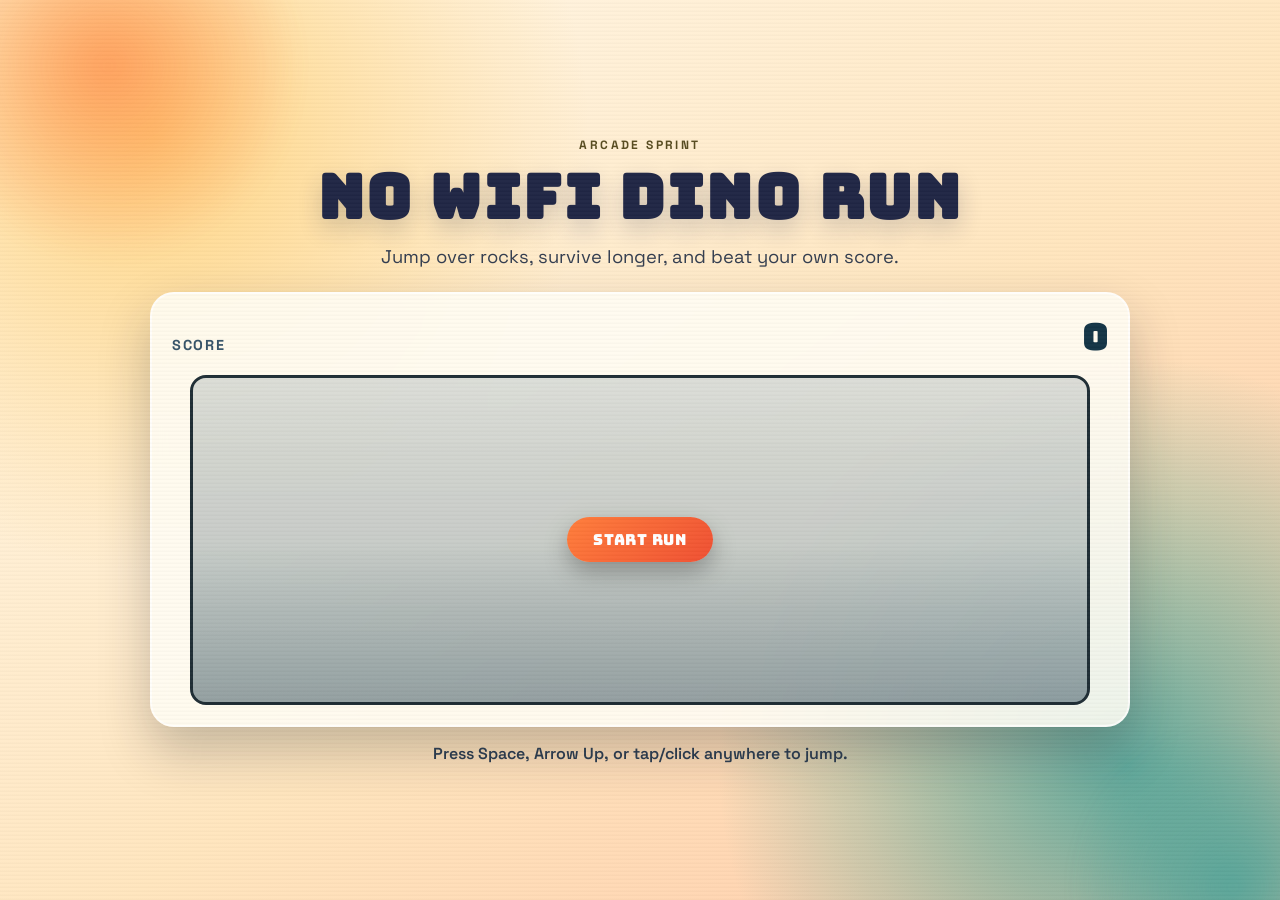
==== Yuliyan/no wifi dinosaur game/dinogame.html @ f9b3e45b "Improve dino game UI and add start flow delay" ====
<!DOCTYPE html>
<html lang="en">
<head>
    <meta charset="UTF-8">
    <meta name="viewport" content="width=device-width, initial-scale=1.0">
    <title>No WiFi Dinosaur Game</title>
    <link rel="preconnect" href="https://fonts.googleapis.com">
    <link rel="preconnect" href="https://fonts.gstatic.com" crossorigin>
    <link href="https://fonts.googleapis.com/css2?family=Bungee&family=Space+Grotesk:wght@400;600;700&display=swap" rel="stylesheet">
    <link rel="stylesheet" href="style.css">
</head>
<body>
    <div class="ambient ambient-one"></div>
    <div class="ambient ambient-two"></div>

    <main class="page">
        <header class="hero">
            <p class="eyebrow">Arcade Sprint</p>
            <h1>No WiFi Dino Run</h1>
            <p class="tagline">Jump over rocks, survive longer, and beat your own score.</p>
        </header>

        <section class="game-shell" aria-label="Dinosaur running game">
            <div class="hud">
                <p class="score-label">Score</p>
                <h2 id="score">0</h2>
            </div>
            <div id="game">
                <div id="start-overlay">
                    <button id="start-button" type="button">Start Run</button>
                </div>
                <div id="dino"></div>
                <div id="rock"></div>
            </div>
        </section>

        <p class="controls">Press Space, Arrow Up, or tap/click anywhere to jump.</p>
    </main>

    <div class="scanline" aria-hidden="true"></div>

    <script src="script.js"></script>
</body>
</html>
---- Yuliyan/no wifi dinosaur game/style.css ----
:root {
    --paper: #f8f4e8;
    --ink: #1a1f2b;
    --sunset: #ff7e3b;
    --sand: #ffd47e;
    --teal: #2c9c95;
    --card: rgba(255, 253, 245, 0.88);
    --shadow: 0 24px 50px rgba(26, 31, 43, 0.25);
}

* {
    box-sizing: border-box;
}

body {
    margin: 0;
    min-height: 100vh;
    display: flex;
    justify-content: center;
    align-items: center;
    padding: 24px;
    color: var(--ink);
    font-family: "Space Grotesk", "Segoe UI", sans-serif;
    background:
        radial-gradient(circle at 12% 15%, rgba(255, 212, 126, 0.95), transparent 32%),
        radial-gradient(circle at 88% 85%, rgba(44, 156, 149, 0.75), transparent 30%),
        linear-gradient(145deg, #fffaf0 0%, #ffe6be 55%, #ffc8a8 100%);
    overflow: hidden;
}

.page {
    width: min(980px, 100%);
    position: relative;
    z-index: 2;
}

.hero {
    text-align: center;
    margin-bottom: 24px;
    animation: rise-in 0.8s ease-out both;
}

.eyebrow {
    margin: 0;
    letter-spacing: 0.2em;
    text-transform: uppercase;
    font-size: 0.75rem;
    font-weight: 700;
    color: #574b1f;
}

h1 {
    margin: 4px 0 8px;
    font-family: "Bungee", Impact, sans-serif;
    font-size: clamp(2.1rem, 5vw, 3.8rem);
    letter-spacing: 0.04em;
    color: #202645;
    text-shadow: 0 10px 24px rgba(32, 38, 69, 0.2);
}

.tagline {
    margin: 0;
    font-size: clamp(0.95rem, 2.4vw, 1.15rem);
    color: #333d4f;
}

.game-shell {
    backdrop-filter: blur(8px);
    background: var(--card);
    border: 2px solid rgba(255, 255, 255, 0.7);
    border-radius: 24px;
    box-shadow: var(--shadow);
    padding: 20px;
    animation: rise-in 1s ease-out 0.1s both;
}

.hud {
    display: flex;
    justify-content: space-between;
    align-items: baseline;
    margin-bottom: 14px;
}

.score-label {
    margin: 0;
    font-size: 0.9rem;
    text-transform: uppercase;
    letter-spacing: 0.12em;
    color: #365368;
    font-weight: 700;
}

#score {
    margin: 0;
    font-family: "Bungee", Impact, sans-serif;
    font-size: clamp(1.35rem, 3.4vw, 2.2rem);
    color: #143546;
}

#game {
    width: 100%;
    max-width: 900px;
    height: clamp(250px, 40vw, 330px);
    border: 3px solid #1f2d35;
    border-radius: 16px;
    margin: auto;
    background-image:
        linear-gradient(to top, rgba(20, 53, 70, 0.2), transparent 50%),
        url("https://cdn.vectorstock.com/i/1000v/70/29/black-and-white-forest-game-background-landscape-vector-14067029.jpg");
    background-size: cover;
    background-position: center;
    overflow: hidden;
    position: relative;
}

#start-overlay {
    position: absolute;
    inset: 0;
    z-index: 5;
    display: grid;
    place-items: center;
    background: linear-gradient(to bottom, rgba(20, 53, 70, 0.15), rgba(20, 53, 70, 0.32));
    transition: opacity 0.28s ease;
}

#game.started #start-overlay {
    opacity: 0;
    pointer-events: none;
}

#start-button {
    border: 0;
    border-radius: 999px;
    padding: 12px 26px;
    font-family: "Bungee", Impact, sans-serif;
    font-size: 0.95rem;
    letter-spacing: 0.05em;
    color: #fff;
    background: linear-gradient(135deg, #ff7e3b, #ef4f33);
    box-shadow: 0 10px 24px rgba(0, 0, 0, 0.28);
    cursor: pointer;
    transition: transform 0.2s ease, box-shadow 0.2s ease;
}

#start-button:hover,
#start-button:focus-visible {
    transform: translateY(-2px) scale(1.02);
    box-shadow: 0 14px 24px rgba(0, 0, 0, 0.3);
}

#game::after {
    content: "";
    position: absolute;
    inset: 0;
    background: linear-gradient(to bottom, rgba(255, 255, 255, 0.16), transparent 25%);
    pointer-events: none;
}

#dino {
    height: clamp(62px, 10vw, 82px);
    width: clamp(62px, 10vw, 82px);
    position: relative;
    top: calc(100% - clamp(82px, 12vw, 102px));
    background-image: url("https://i.pinimg.com/originals/46/03/85/4603853b0ce78e7cd43f4d4f69fbead9.png");
    background-size: cover;
    filter: drop-shadow(0 4px 2px rgba(0, 0, 0, 0.35));
}

#rock {
    height: clamp(42px, 7vw, 56px);
    width: clamp(42px, 7vw, 56px);
    position: relative;
    top: calc(100% - clamp(150px, 22vw, 170px));
    left: calc(100% - 50px);
    background-image: url("https://img.itch.zone/aW1hZ2UvMjI4Mjk5Ny8xMzU1MjMxNS5wbmc=/794x1000/5jjSwT.png");
    background-size: cover;
    filter: drop-shadow(0 5px 3px rgba(0, 0, 0, 0.35));
    animation: rock 1.3s linear infinite;
    animation-play-state: paused;
}

#game.running #rock {
    animation-play-state: running;
}

.controls {
    margin: 16px 0 0;
    text-align: center;
    font-weight: 600;
    color: #29394b;
    animation: rise-in 1.1s ease-out 0.15s both;
}

.ambient {
    position: fixed;
    border-radius: 50%;
    filter: blur(10px);
    z-index: 1;
    opacity: 0.62;
    pointer-events: none;
}

.ambient-one {
    width: min(40vw, 420px);
    aspect-ratio: 1;
    left: -8vw;
    top: -16vh;
    background: radial-gradient(circle, var(--sunset), transparent 65%);
    animation: float-one 14s ease-in-out infinite;
}

.ambient-two {
    width: min(34vw, 350px);
    aspect-ratio: 1;
    right: -10vw;
    bottom: -18vh;
    background: radial-gradient(circle, var(--teal), transparent 65%);
    animation: float-two 16s ease-in-out infinite;
}

.scanline {
    position: fixed;
    inset: 0;
    z-index: 3;
    pointer-events: none;
    background: repeating-linear-gradient(
        to bottom,
        rgba(255, 255, 255, 0.02),
        rgba(255, 255, 255, 0.02) 2px,
        rgba(0, 0, 0, 0.02) 3px,
        rgba(0, 0, 0, 0.02) 4px
    );
}

.jump-animation {
    animation: jump 0.5s;
}

@keyframes rock {
    0% {
        left: calc(100% - 40px);
    }

    100% {
        left: -58px;
    }
}

@keyframes jump {
    0% {
        top: calc(100% - clamp(82px, 12vw, 102px));
    }

    50% {
        top: clamp(72px, 9vw, 92px);
    }

    75% {
        top: clamp(72px, 9vw, 92px);
    }

    100% {
        top: calc(100% - clamp(82px, 12vw, 102px));
    }
}

@keyframes rise-in {
    from {
        opacity: 0;
        transform: translateY(24px);
    }

    to {
        opacity: 1;
        transform: translateY(0);
    }
}

@keyframes float-one {
    0%,
    100% {
        transform: translate(0, 0);
    }

    50% {
        transform: translate(20px, 28px);
    }
}

@keyframes float-two {
    0%,
    100% {
        transform: translate(0, 0);
    }

    50% {
        transform: translate(-22px, -20px);
    }
}

@media (max-width: 768px) {
    body {
        padding: 16px;
        align-items: flex-start;
    }

    .game-shell {
        border-radius: 18px;
        padding: 14px;
    }

    .controls {
        font-size: 0.9rem;
    }
}
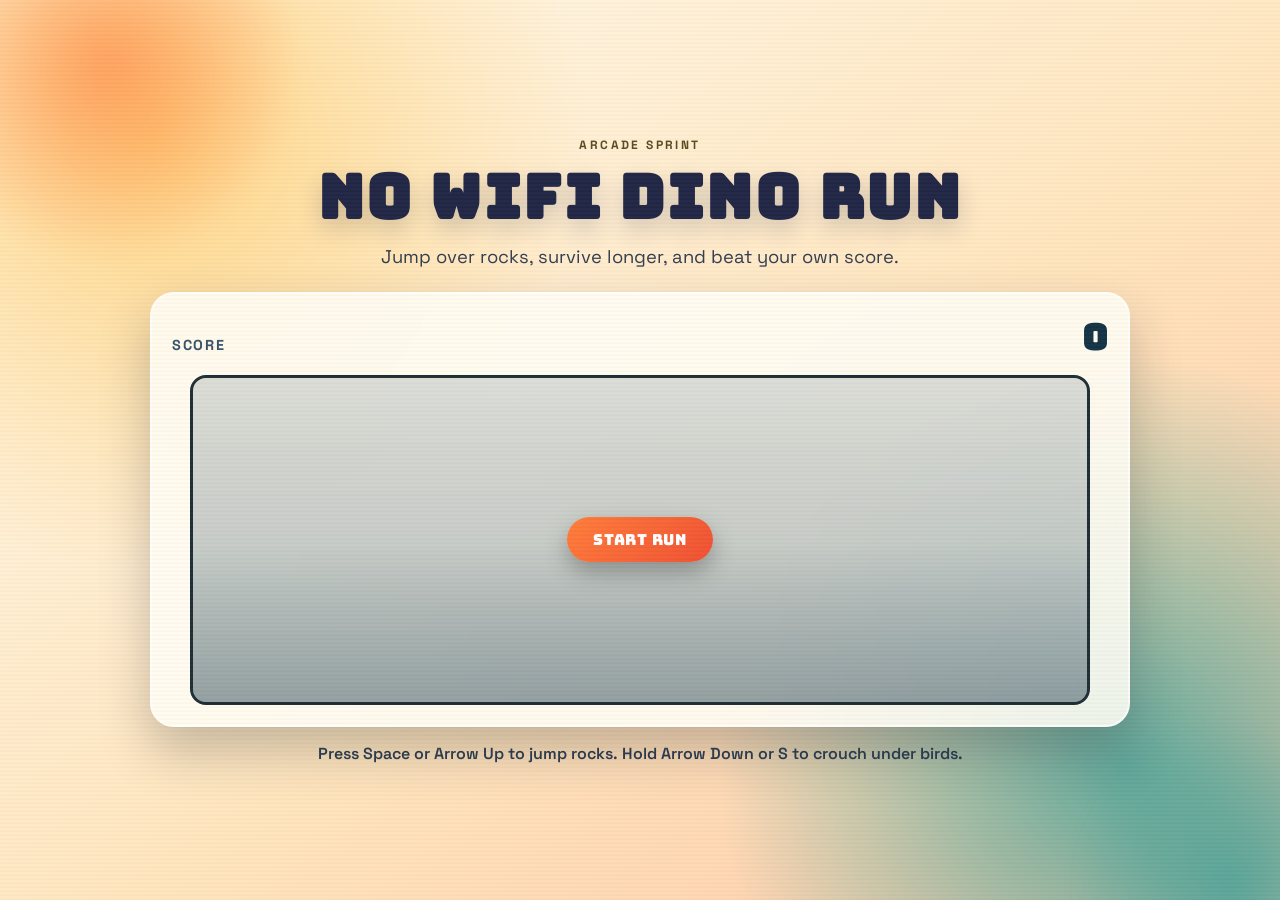
==== commit d8e01af3: "changes have been maid in the dinosaur game and finished sleektravel website" ====
--- a/Yuliyan/no wifi dinosaur game/dinogame.html
+++ b/Yuliyan/no wifi dinosaur game/dinogame.html
@@ -31,10 +31,11 @@
                 </div>
                 <div id="dino"></div>
                 <div id="rock"></div>
+                <div id="bird"></div>
             </div>
         </section>
 
-        <p class="controls">Press Space, Arrow Up, or tap/click anywhere to jump.</p>
+        <p class="controls">Press Space or Arrow Up to jump rocks. Hold Arrow Down or S to crouch under birds.</p>
     </main>
 
     <div class="scanline" aria-hidden="true"></div>
--- a/Yuliyan/no wifi dinosaur game/style.css
+++ b/Yuliyan/no wifi dinosaur game/style.css
@@ -166,6 +166,15 @@
     filter: drop-shadow(0 4px 2px rgba(0, 0, 0, 0.35));
 }
 
+#dino.crouching {
+    height: clamp(48px, 8vw, 64px);
+    width: clamp(78px, 12vw, 100px);
+    top: calc(100% - clamp(84px, 12vw, 104px));
+    background-image: url("crouched dino.jpg");
+    background-size: cover;
+    background-position: center;
+}
+
 #rock {
     height: clamp(42px, 7vw, 56px);
     width: clamp(42px, 7vw, 56px);
@@ -175,11 +184,28 @@
     background-image: url("https://img.itch.zone/aW1hZ2UvMjI4Mjk5Ny8xMzU1MjMxNS5wbmc=/794x1000/5jjSwT.png");
     background-size: cover;
     filter: drop-shadow(0 5px 3px rgba(0, 0, 0, 0.35));
-    animation: rock 1.3s linear infinite;
+    animation: rock 2.2s linear infinite;
     animation-play-state: paused;
 }
 
 #game.running #rock {
+    animation-play-state: running;
+}
+
+#bird {
+    height: clamp(32px, 5vw, 42px);
+    width: clamp(60px, 9vw, 78px);
+    position: relative;
+    top: calc(100% - clamp(196px, 30vw, 218px));
+    left: calc(100% + 200px);
+    background-image: url("bird.jpeg");
+    background-size: cover;
+    filter: drop-shadow(0 4px 2px rgba(0, 0, 0, 0.35));
+    animation: bird 3s linear infinite;
+    animation-play-state: paused;
+}
+
+#game.running #bird {
     animation-play-state: running;
 }
 
@@ -246,6 +272,16 @@
     }
 }
 
+@keyframes bird {
+    0% {
+        left: calc(100% + 180px);
+    }
+
+    100% {
+        left: -120px;
+    }
+}
+
 @keyframes jump {
     0% {
         top: calc(100% - clamp(82px, 12vw, 102px));
